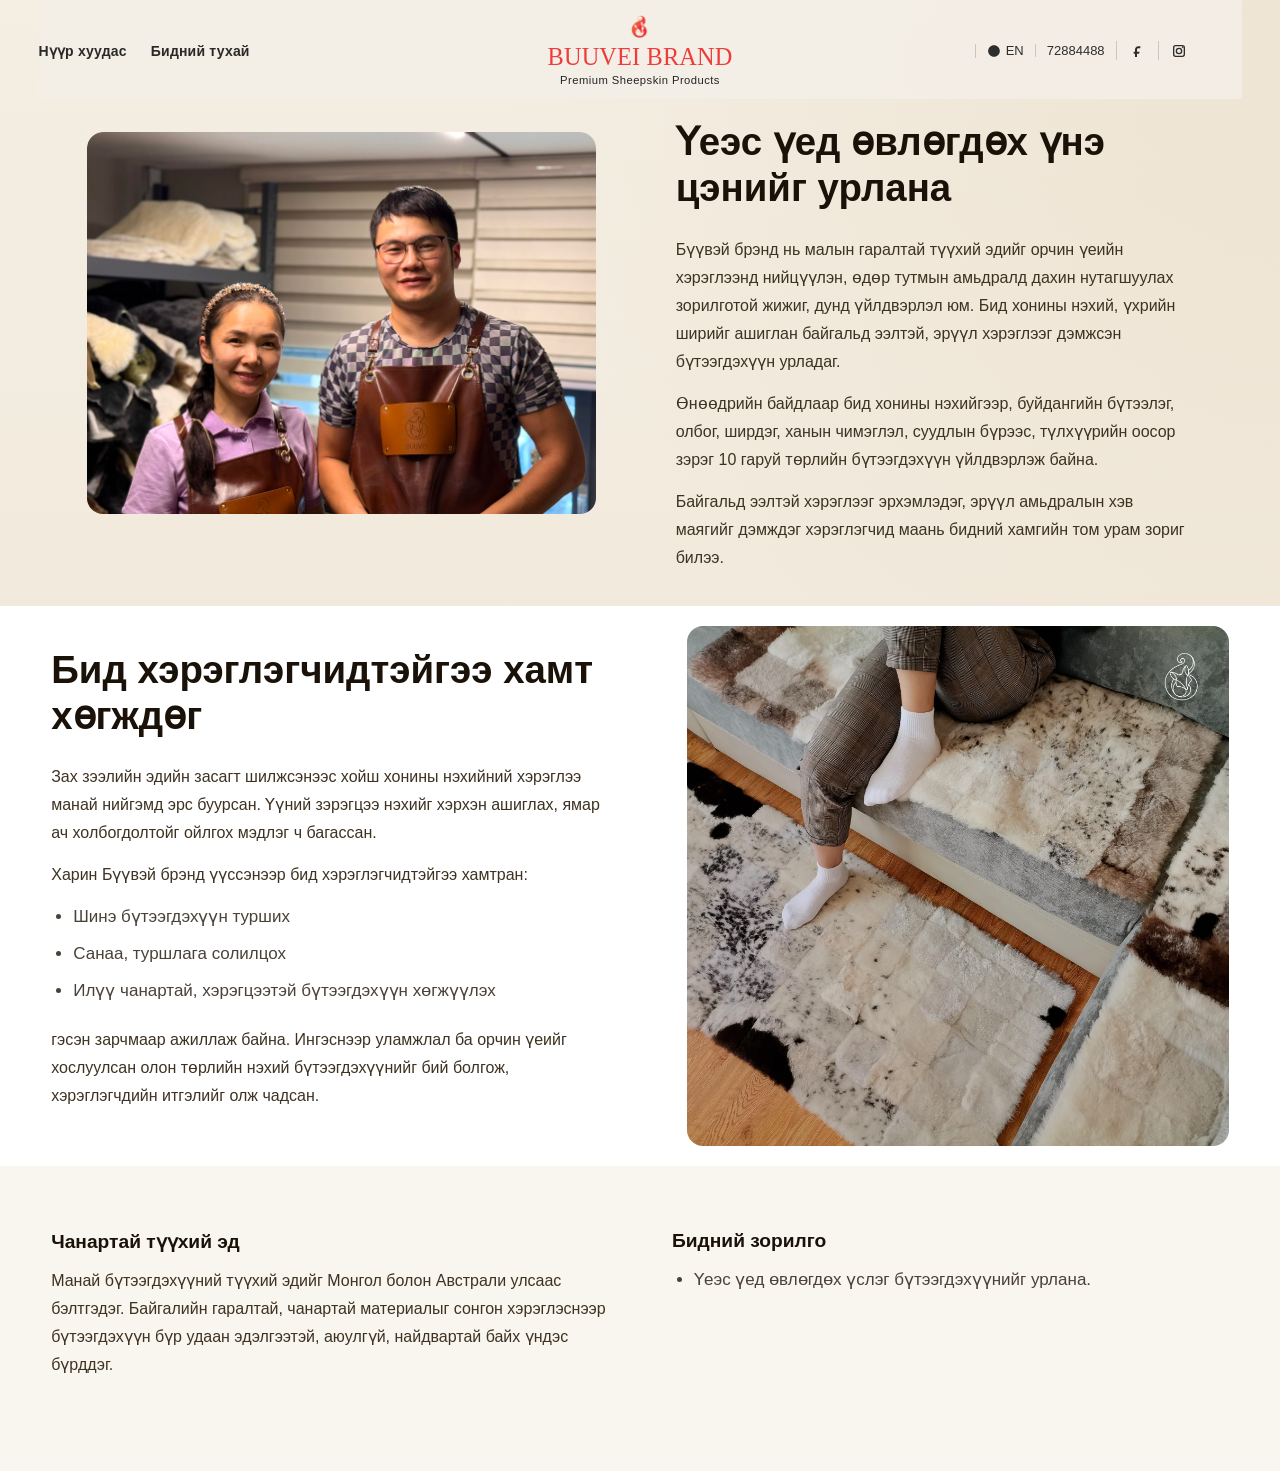
==== about.html @ 5ff75a0a "Initial commit" ====
<!DOCTYPE html>
<html lang="mn">
<head>
<meta charset="UTF-8">
<meta name="viewport" content="width=device-width, initial-scale=1.0">
<title>Бидний тухай</title>
<link rel="stylesheet" href="style.css?v=20260423-2">
</head>
<body class="care-page">

<header class="site-header">
  <div class="header-row">
    <nav class="left-actions" aria-label="Үндсэн холбоосууд">
      <a href="index.html" class="top-btn">Нүүр хуудас</a>
      <a href="about.html" class="top-btn">Бидний тухай</a>
    </nav>

    <a href="index.html" class="brand-logo" aria-label="Buuveibrand home">
      <img src="images/WEBB.png" alt="" class="brand-logo-icon" aria-hidden="true">
      <span class="brand-logo-main">BUUVEI BRAND</span>
      <span class="brand-logo-sub">Premium Sheepskin Products</span>
    </a>

    <div class="top-right-meta">
      <button class="meta-item header-search" type="button" aria-label="Search"></button>
      <button id="page-lang-toggle-static" class="meta-item lang-toggle header-lang" type="button" aria-label="Switch language">
        <svg viewBox="0 0 24 24" role="img" aria-hidden="true">
          <path d="M12 2c5.5 0 10 4.5 10 10s-4.5 10-10 10S2 17.5 2 12 6.5 2 12 2zm6.9 9h-3.2a15.5 15.5 0 0 0-1.6-5.8A8.1 8.1 0 0 1 18.9 11zM12 4.1c.8 1.2 1.7 3.5 2.1 6.9H9.9c.4-3.4 1.3-5.7 2.1-6.9zM4.1 13h3.2c.1 2.1.7 4 1.6 5.8A8.1 8.1 0 0 1 4.1 13zm3.2-2H4.1a8.1 8.1 0 0 1 4.8-5.8A15.5 15.5 0 0 0 7.3 11zm1.9 2h5.6c-.4 3.4-1.3 5.7-2.1 6.9-.8-1.2-1.7-3.5-2.1-6.9zm6.5 5.8c.9-1.8 1.5-3.7 1.6-5.8h3.2a8.1 8.1 0 0 1-4.8 5.8z"/>
        </svg>
        <span id="page-lang-label-static">EN</span>
      </button>
      <a href="tel:72884488" class="meta-item header-phone">72884488</a>
      <a href="index.html" class="meta-item header-back">Сайт руу буцах</a>
      <a href="https://www.facebook.com/buuveibrand" class="meta-item icon-link header-social" aria-label="Facebook" target="_blank" rel="noopener noreferrer">
        <svg viewBox="0 0 24 24" role="img" aria-hidden="true">
          <path d="M14 8h3V5h-3c-2.8 0-5 2.2-5 5v3H7v3h2v5h3v-5h3l1-3h-4v-3c0-1.1.9-2 2-2z"/>
        </svg>
      </a>
      <a href="https://www.instagram.com/buuveibrand?fbclid=IwY2xjawRDEyJleHRuA2FlbQIxMABicmlkETFDMlBEdUVPVFBGSHlKV3B1c3J0YwZhcHBfaWQQMjIyMDM5MTc4ODIwMDg5MgABHiWa4m3_OocdbS2L8OJN90fkk9ZmabiwFGHY0OEbmjw9oY64QZDggwwXn1Qn_aem_8IoDPZeHyFaaOiZ6Iwt2mQ" class="meta-item icon-link header-social" aria-label="Instagram" target="_blank" rel="noopener noreferrer">
        <svg viewBox="0 0 24 24" role="img" aria-hidden="true">
          <path d="M12 7a5 5 0 1 0 0 10 5 5 0 0 0 0-10zm0 8a3 3 0 1 1 0-6 3 3 0 0 1 0 6z"/>
          <circle cx="17.5" cy="6.5" r="1.2"></circle>
          <path d="M7 3h10a4 4 0 0 1 4 4v10a4 4 0 0 1-4 4H7a4 4 0 0 1-4-4V7a4 4 0 0 1 4-4zm0 2a2 2 0 0 0-2 2v10a2 2 0 0 0 2 2h10a2 2 0 0 0 2-2V7a2 2 0 0 0-2-2H7z"/>
        </svg>
      </a>
    </div>

    <button class="menu-toggle" type="button" aria-label="Цэс нээх" aria-controls="mobile-menu" aria-expanded="false">
      <span></span>
      <span></span>
      <span></span>
    </button>
  </div>

  <nav id="mobile-menu" class="mobile-menu" aria-label="Гар утасны цэс">
    <a href="about.html" id="mobile-about" class="mobile-link">Бидний тухай</a>
    <a href="care.html" id="mobile-care" class="mobile-link">Цэвэрлэгээний заавар</a>
    <a href="tel:72884488" id="mobile-contact" class="mobile-link">Холбоо барих</a>
  </nav>
</header>

<section class="about-section" aria-labelledby="about-page-title">
  <div class="about-split">

    <!-- Left: image -->
    <div class="about-split-img-wrap">
      <img src="images/collague.jpg" alt="Buuveibrand collague" class="about-collague-img">
    </div>

    <!-- Right: text -->
    <div class="about-split-text">
      <h2 id="about-page-title">Үеэс үед өвлөгдөх үслэг бүтээгдэхүүнийг урлана</h2>
      <p id="about-intro-1">
        Бүүвэй брэнд нь малын гаралтай түүхий эдийг орчин үеийн хэрэглээнд нийцүүлэн, өдөр тутмын амьдралд дахин нутагшуулах зорилготой жижиг, дунд үйлдвэрлэл юм. Бид хонины нэхий, үхрийн ширийг ашиглан байгальд ээлтэй, эрүүл хэрэглээг дэмжсэн бүтээгдэхүүн урладаг.
      </p>
      <p id="about-intro-2">Өнөөдрийн байдлаар бид хонины нэхийгээр, буйдангийн бүтээлэг, олбог, ширдэг, ханын чимэглэл, суудлын бүрээс, түлхүүрийн оосор зэрэг 10 гаруй төрлийн бүтээгдэхүүн үйлдвэрлэж байна.</p>
      <span id="about-intro-3" hidden></span>
      <ul id="about-products-list" hidden></ul>
      <p id="about-intro-4">
        Байгальд ээлтэй хэрэглээг эрхэмлэдэг, эрүүл амьдралын хэв маягийг дэмждэг хэрэглэгчид маань бидний хамгийн том урам зориг билээ.
      </p>

    </div>

  </div>
</section>

<!-- Grow section: full-width, text left / image right -->
<section class="about-grow-section">
  <div class="about-grow-split">
    <div class="about-grow-text">
      <h2 id="about-grow-title">Бид хэрэглэгчидтэйгээ хамт хөгждөг</h2>
      <p id="about-grow-text-1">
        Зах зээлийн эдийн засагт шилжсэнээс хойш хонины нэхийний хэрэглээ манай нийгэмд эрс буурсан.
        Үүний зэрэгцээ нэхийг хэрхэн ашиглах, ямар ач холбогдолтойг ойлгох мэдлэг ч багассан.
      </p>
      <p id="about-grow-text-2">Харин Бүүвэй брэнд үүссэнээр бид хэрэглэгчидтэйгээ хамтран:</p>
      <ul id="about-grow-list" class="about-list">
        <li>Шинэ бүтээгдэхүүн турших</li>
        <li>Санаа, туршлага солилцох</li>
        <li>Илүү чанартай, хэрэгцээтэй бүтээгдэхүүн хөгжүүлэх</li>
      </ul>
      <p id="about-grow-text-3">
        гэсэн зарчмаар ажиллаж байна. Ингэснээр уламжлал ба орчин үеийг хослуулсан олон төрлийн нэхий бүтээгдэхүүнийг бий болгож,
        хэрэглэгчдийн итгэлийг олж чадсан.
      </p>
    </div>
    <div class="about-grow-img-wrap">
      <img src="images/sofa1.jpg" alt="Buuveibrand sofa" class="about-grow-img">
    </div>
  </div>
</section>

<!-- Materials & Goal bottom section -->
<section class="about-bottom-section">
  <div class="about-bottom-inner">
    <div class="about-bottom-block">
      <h3 id="about-materials-title">Чанартай түүхий эд</h3>
      <p id="about-materials-text">
        Манай бүтээгдэхүүний түүхий эдийг Монгол болон Австрали улсаас бэлтгэдэг.
        Байгалийн гаралтай, чанартай материалыг сонгон хэрэглэснээр бүтээгдэхүүн бүр удаан эдэлгээтэй,
        аюулгүй, найдвартай байх үндэс бүрддэг.
      </p>
    </div>
    <div class="about-bottom-block">
      <h3 id="about-goal-title">Бидний зорилго</h3>
      <ul id="about-goal-list" class="about-list">
        <li>Үеэс үед өвлөгдөх үслэг бүтээгдэхүүнийг урлана.</li>
      </ul>
    </div>
  </div>
</section>

<script src="static-pages-i18n.js?v=20260423-5"></script>

</body>
</html>
---- style.css ----
body {
  margin: 0;
  font-family: "Segoe UI", sans-serif;
  background: #f3eee6;
  color: #2b2b2b;
  overflow-x: hidden;
}

html {
  scroll-behavior: smooth;
}

@keyframes fadeInUp {
  from {
    opacity: 0;
    transform: translateY(20px);
  }
  to {
    opacity: 1;
    transform: translateY(0);
  }
}

.card.fade-in {
  animation: fadeInUp 0.6s ease forwards;
}

.site-header {
  width: min(94%, 1740px);
  margin: 0 auto;
  padding: 14px 0 12px;
  position: sticky;
  top: 0;
  z-index: 40;
  background: rgba(243, 238, 230, 0.96);
  backdrop-filter: blur(6px);
}

.header-row {
  display: grid;
  grid-template-columns: 1fr auto 1fr;
  align-items: center;
  column-gap: 16px;
}

.left-actions {
  display: flex;
  align-items: center;
  justify-content: flex-start;
  gap: 24px;
}

.top-btn {
  display: inline-block;
  padding: 0;
  border: 0;
  text-decoration: none;
  font-size: 14px;
  font-weight: 600;
  letter-spacing: 0.2px;
  color: #2a2927;
  background: transparent;
}

.top-btn:hover {
  opacity: 0.7;
}

.top-right-meta {
  display: flex;
  justify-content: flex-end;
  align-items: center;
  gap: 0;
}

.header-search {
  display: inline-flex;
  width: 42px;
  height: 42px;
  padding: 0;
  border: 0;
  border-radius: 0;
  background-color: transparent;
  background-image: url("https://img.icons8.com/ios-filled/64/search--v1.png");
  background-repeat: no-repeat;
  background-position: center;
  background-size: 21px 21px;
  color: transparent;
  font-size: 0;
  line-height: 0;
  overflow: hidden;
  cursor: pointer;
  order: 99;
  align-items: center;
  justify-content: center;
  align-self: center;
}

.header-back,
.header-lang {
  display: none;
}

.header-phone,
.header-social {
  display: inline-flex;
}

.header-phone {
  order: 1;
}

.header-social {
  order: 2;
}

.meta-item {
  color: #2d2d2d;
  text-decoration: none;
  font-size: 13px;
  font-weight: 500;
  line-height: 1;
  padding: 0 11px;
}

.meta-item + .meta-item {
  border-left: 1px solid #c7c7c7;
}

.icon-link {
  display: inline-flex;
  align-items: center;
  justify-content: center;
  width: 19px;
  height: 19px;
}

.icon-link svg {
  width: 16px;
  height: 16px;
  fill: #2d2d2d;
}

.lang-toggle {
  border: 0;
  background: transparent;
  cursor: pointer;
  display: inline-flex;
  align-items: center;
  gap: 5px;
}

.lang-toggle svg {
  width: 14px;
  height: 14px;
  fill: #2d2d2d;
}

#lang-toggle-label {
  font-size: 12px;
  font-weight: 700;
  letter-spacing: 0.3px;
}

.menu-toggle {
  display: none;
  width: 38px;
  height: 34px;
  border: 0;
  background: transparent;
  padding: 0;
  cursor: pointer;
  align-self: center;
}

.menu-toggle span {
  display: block;
  width: 22px;
  height: 1.5px;
  margin: 5px auto;
  background: #2a2927;
  transition: transform 0.25s ease, opacity 0.25s ease;
}

.mobile-menu {
  display: none;
}

.brand-logo {
  display: inline-flex;
  flex-direction: column;
  align-items: center;
  justify-self: center;
  width: max-content;
  margin: 0 auto;
  text-align: center;
  letter-spacing: 0.15px;
  color: #242424;
  text-decoration: none;
  line-height: 1.05;
}

.brand-logo-icon {
  width: clamp(24px, 1.9vw, 34px);
  height: clamp(24px, 1.9vw, 34px);
  object-fit: contain;
  margin-bottom: 6px;
}

.brand-logo-main {
  font-family: "Mogul Cricket", "Georgia", "Times New Roman", serif;
  font-size: clamp(15px, 1.9vw, 26px);
  color: #ef3b3a;
  text-transform: uppercase;
}

.brand-logo-sub {
  display: block;
  width: 100%;
  margin-top: 4px;
  font-size: clamp(10px, 0.88vw, 14px);
  line-height: 1.2;
  letter-spacing: 0.45px;
  white-space: nowrap;
  overflow: hidden;
  text-overflow: clip;
}

.hero {
  width: min(94%, 1740px);
  height: 70vh;
  min-height: 500px;
  margin: 0 auto 24px;
  border-radius: 10px;
  overflow: hidden;
  position: relative;
}

.care-page {
  background:
    radial-gradient(circle at top right, rgba(216, 189, 147, 0.2) 0, rgba(216, 189, 147, 0) 40%),
    linear-gradient(180deg, #f4eee3 0%, #ede3d3 100%);
}

.care-main {
  width: min(94%, 1320px);
  margin: 18px auto 34px;
}

.care-guide {
  padding: 28px;
  border: 1px solid #d7c8b2;
  border-radius: 20px;
  background: rgba(255, 251, 245, 0.9);
  box-shadow: 0 18px 34px rgba(60, 44, 22, 0.1);
}

.care-guide-head {
  margin-bottom: 22px;
}

.care-kicker {
  margin: 0 0 8px;
  font-size: 12px;
  letter-spacing: 1.8px;
  text-transform: uppercase;
  color: #8a7251;
  font-weight: 700;
}

.care-guide-head h2 {
  margin: 0;
  font-size: clamp(30px, 4vw, 44px);
  color: #2d251d;
  line-height: 1.08;
}

.care-guide-head p {
  margin: 12px 0 0;
  max-width: 760px;
  color: #5a4f40;
  line-height: 1.7;
  font-size: 16px;
}

.care-block {
  margin-bottom: 18px;
  padding: 18px;
  border: 1px solid #e2d4bf;
  border-radius: 14px;
  background: #fffdf9;
}

.care-block:last-child {
  margin-bottom: 0;
}

.care-block h3 {
  margin: 0 0 12px;
  font-size: 24px;
  line-height: 1.2;
  color: #32281d;
}

.care-block p {
  margin: 0;
  font-size: 15px;
  line-height: 1.75;
  color: #4f4436;
}

.care-block-media {
  display: grid;
  grid-template-columns: minmax(280px, 460px) minmax(0, 1fr);
  gap: 20px;
  align-items: start;
}

.care-block-media.media-right .care-media-frame {
  order: 2;
}

.care-block-media.media-right .care-block-content {
  order: 1;
}

.care-block-media.media-right {
  grid-template-columns: minmax(0, 1fr) minmax(280px, 460px);
}

.care-media-frame {
  width: 100%;
  aspect-ratio: 4 / 3;
  border-radius: 14px;
  border: 1px solid #dbc9b1;
  overflow: hidden;
  background: #f4e9d7;
  box-shadow: inset 0 0 0 1px rgba(255, 255, 255, 0.5), 0 8px 18px rgba(62, 46, 25, 0.11);
}

.care-media-frame img {
  width: 100%;
  height: 100%;
  object-fit: cover;
  display: block;
}

.care-block-content {
  min-width: 0;
}

.care-contact-list,
.care-bullets,
.care-caution-list,
.care-steps {
  margin: 14px 0 0;
  padding-left: 20px;
  color: #4f4436;
  line-height: 1.7;
}

.care-contact-list li,
.care-bullets li,
.care-steps li {
  margin-bottom: 8px;
}

.care-caution-list {
  list-style: none;
  padding-left: 0;
}

.care-caution-list li {
  padding: 6px 0 6px 30px;
  position: relative;
  color: #8a2f24;
  font-weight: 600;
}

.care-caution-list li::before {
  content: 'X';
  position: absolute;
  left: 0;
  top: 6px;
  width: 20px;
  height: 20px;
  border-radius: 50%;
  background: #de5040;
  color: #fff;
  font-size: 12px;
  line-height: 20px;
  text-align: center;
}

.care-block.caution {
  border-color: #eec8c2;
  background: #fff6f4;
}

.news-article-main {
  width: min(94%, 980px);
  margin: 18px auto 34px;
}

.news-article-card {
  background: #fffdf8;
  border: 1px solid #decdb4;
  border-radius: 18px;
  padding: 28px;
  box-shadow: 0 14px 30px rgba(64, 46, 23, 0.1);
}

.news-article-kicker {
  margin: 0 0 8px;
  font-size: 12px;
  letter-spacing: 1.6px;
  text-transform: uppercase;
  color: #8b7251;
  font-weight: 700;
}

.news-article-card h1 {
  margin: 0;
  font-size: clamp(24px, 3.2vw, 36px);
  line-height: 1.1;
  color: #2f2519;
}

.news-article-intro {
  margin: 14px 0 18px;
  font-size: 17px;
  line-height: 1.75;
  color: #4f4232;
}

.news-article-hero-media {
  margin: 16px 0 12px;
  border-radius: 14px;
  overflow: hidden;
  border: 1px solid #d9c7ad;
  background: #f4ead8;
  box-shadow: 0 10px 20px rgba(58, 40, 18, 0.12);
}

.news-article-hero-media img {
  width: 100%;
  aspect-ratio: 16 / 10;
  object-fit: cover;
  display: block;
}

.news-article-split .news-article-top {
  display: grid;
  grid-template-columns: minmax(300px, 460px) minmax(0, 1fr);
  gap: 22px;
  align-items: start;
  margin-bottom: 6px;
}

.news-article-split .news-article-top-content {
  min-width: 0;
}

.news-article-split .news-article-hero-media {
  margin: 0;
}

.news-article-video-embed {
  max-width: 360px;
  margin: 0 auto;
}
.news-article-video-embed iframe {
  width: 100%;
  aspect-ratio: 267 / 476;
  height: auto;
  border: 0;
  display: block;
}
.news-article-split .news-article-kicker {
  margin-top: 4px;
}

.news-article-split .news-article-card h1,
.news-article-split h1 {
  margin-top: 2px;
}

.news-article-section {
  margin-top: 20px;
  padding-top: 12px;
  border-top: 1px dashed #decfb8;
}

.news-article-section h2 {
  margin: 0 0 12px;
  font-size: 26px;
  color: #32271c;
}

.news-article-section p {
  margin: 0;
  font-size: 16px;
  line-height: 1.75;
  color: #4f4232;
}

.news-article-section ul {
  margin: 12px 0 0;
  padding-left: 22px;
}

.news-article-section li {
  margin-bottom: 10px;
  line-height: 1.75;
  color: #4f4232;
  font-size: 16px;
}

.news-article-section li ul {
  margin-top: 8px;
}

.hero::after {
  content: '';
  position: absolute;
  inset: 0;
  z-index: 1;
  pointer-events: none;
  background:
    linear-gradient(180deg, rgba(20, 16, 12, 0.12) 0%, rgba(20, 16, 12, 0.05) 42%, rgba(20, 16, 12, 0.2) 100%),
    radial-gradient(120% 82% at 50% 50%, rgba(0, 0, 0, 0) 52%, rgba(0, 0, 0, 0.14) 100%);
}

.hero-strip {
  position: absolute;
  inset: 0;
  display: grid;
  grid-template-columns: repeat(5, 1fr);
  z-index: 0;
}

.panel {
  background-position: center;
  background-size: cover;
  background-repeat: no-repeat;
  filter: saturate(0.95) contrast(1.04) brightness(0.92);
}

.panel-1 {
  background-image: url('images/panel_1.jpg');
}

.panel-2 {
  background-image: url('images/panel_3.jpg');
}

.panel-3 {
  background-image: url('images/panel_7.jpg');
}

.panel-4 {
  background-image: url('images/panel_4.jpg');
}

.panel-5 {
  background-image: url('images/panel_5.jpg');
}


.hero-content {
  position: absolute;
  inset: 0;
  display: flex;
  align-items: flex-end;
  justify-content: flex-start;
  padding: 0 20px 18px;
  z-index: 2;
}

.about-collague-img {
  width: 100%;
  height: 100%;
  object-fit: cover;
  display: block;
  border-radius: 16px;
}

.about-split-img-wrap {
  flex: 0 0 46%;
  max-width: 46%;
  border-radius: 16px;
  overflow: hidden;
  min-height: 440px;
}

.about-split {
  display: flex;
  gap: 80px;
  align-items: center;
  width: min(92%, 1200px);
  margin: 0 auto;
}

.about-split-text {
  flex: 1 1 0;
  min-width: 0;
  display: flex;
  flex-direction: column;
  justify-content: center;
}

.about-split-text h2 {
  font-size: clamp(1.8rem, 3vw, 2.8rem);
  font-weight: 700;
  line-height: 1.2;
  margin: 0 0 24px;
  color: #1a1208;
}

.about-split-text h3 {
  font-size: 1.15rem;
  font-weight: 600;
  margin: 0 0 10px;
  color: #3e2e19;
}

.about-split-text p {
  font-size: 1rem;
  line-height: 1.75;
  color: #3e3222;
  margin: 0 0 14px;
}

.about-bottom-section {
  background: #f9f5ef;
  padding: 64px 0 80px;
}

.about-bottom-inner {
  display: flex;
  gap: 64px;
  width: min(92%, 1200px);
  margin: 0 auto;
}

.about-bottom-block {
  flex: 1 1 0;
}

.about-bottom-block h3 {
  font-size: 1.2rem;
  font-weight: 700;
  color: #1a1208;
  margin: 0 0 14px;
}

.about-bottom-block p {
  font-size: 1rem;
  line-height: 1.75;
  color: #3e3222;
  margin: 0 0 12px;
}

@media (max-width: 768px) {
  .about-bottom-inner {
    flex-direction: column;
    gap: 36px;
  }
}

.about-grow-section {
  width: 100%;
  padding: 20px 0;
  background: #fff;
}

.about-grow-split {
  display: flex;
  gap: 80px;
  align-items: center;
  width: min(92%, 1200px);
  margin: 0 auto;
}

.about-grow-text {
  flex: 1 1 0;
  min-width: 0;
  display: flex;
  flex-direction: column;
  justify-content: center;
}

.about-grow-kicker {
  display: block;
  font-size: 0.75rem;
  font-weight: 600;
  letter-spacing: 0.12em;
  color: #8a7560;
  text-transform: uppercase;
  margin-bottom: 18px;
}

.about-grow-text h2 {
  font-size: clamp(1.8rem, 3vw, 2.8rem);
  font-weight: 700;
  line-height: 1.2;
  color: #1a1208;
  margin: 0 0 24px;
}

.about-grow-text p {
  font-size: 1rem;
  line-height: 1.75;
  color: #3e3222;
  margin: 0 0 14px;
}

.about-grow-img-wrap {
  flex: 0 0 46%;
  max-width: 46%;
  border-radius: 16px;
  overflow: hidden;
  min-height: 440px;
}

.about-grow-img {
  width: 100%;
  height: 100%;
  object-fit: cover;
  display: block;
}

.about-divider {
  border: none;
  border-top: 1px solid #e0ccb0;
  margin: 24px 0;
}

@media (max-width: 768px) {
  .about-split {
    flex-direction: column;
    gap: 28px;
  }
  .about-split-img-wrap {
    flex: none;
    max-width: 100%;
    width: 100%;
    min-height: 260px;
  }
  .about-split-text {
    min-height: auto;
  }
  .about-grow-split {
    flex-direction: column;
    gap: 32px;
  }
  .about-grow-img-wrap {
    flex: none;
    max-width: 100%;
    width: 100%;
    min-height: 260px;
  }
}

.about-section {
  width: min(94%, 1740px);
  margin: 0 auto;
  padding: 20px 0;
  scroll-margin-top: 92px;
}
.about-list {
  margin: 0 0 12px;
  padding-left: 22px;
}

.about-list li {
  margin-bottom: 8px;
  font-size: 17px;
  line-height: 1.7;
  color: #4a4238;
}

.products {
  width: min(94%, 1740px);
  margin: 0 auto 34px;
  padding: 18px 0 8px;
  text-align: center;
}

.products h2 {
  margin: 0 0 22px;
  font-size: 24px;
  font-weight: 600;
  letter-spacing: 0.3px;
}

.grid {
  display: grid;
  grid-template-columns: repeat(3, minmax(0, 1fr));
  gap: 16px;
}

.card {
  background: #f6f4ef;
  border: 1px solid #dfdbd2;
  border-radius: 10px;
  overflow: hidden;
  text-align: left;
  transition: transform 0.3s ease, box-shadow 0.3s ease;
  position: relative;
  background-image: 
    url('data:image/svg+xml;charset=utf8,<svg xmlns="http://www.w3.org/2000/svg" viewBox="0 0 200 200" opacity="0.05"><circle cx="50" cy="50" r="15" fill="%23000"/><circle cx="150" cy="80" r="12" fill="%23000"/><circle cx="100" cy="150" r="10" fill="%23000"/><path d="M 30 30 L 60 40 L 50 70 Z" fill="none" stroke="%23000" stroke-width="1.5"/><path d="M 140 120 L 170 130 L 160 160 Z" fill="none" stroke="%23000" stroke-width="1.5"/></svg>');
  background-color: #f6f4ef;
  background-size: 180px 180px;
  background-attachment: fixed;
}

.card::before {
  content: '';
  position: absolute;
  inset: 0;
  background: inherit;
  opacity: 0.02;
  pointer-events: none;
  transition: opacity 0.3s ease;
}

.card:hover::before {
  opacity: 0.08;
}

.card-media {
  position: relative;
  overflow: hidden;
}

.product-card-link {
  display: block;
  text-decoration: none;
  color: inherit;
}

.card img {
  width: 100%;
  aspect-ratio: 4 / 3;
  object-fit: cover;
  display: block;
  transition: transform 0.3s ease;
}

.card h3 {
  margin: 0;
  position: absolute;
  top: 0;
  left: 0;
  right: 0;
  padding: 14px 14px 18px;
  font-size: 15px;
  font-weight: 600;
  color: #ffffff;
  background: linear-gradient(180deg, rgba(18, 14, 10, 0.62) 0%, rgba(18, 14, 10, 0) 100%);
  z-index: 1;
}

.card:hover {
  transform: translateY(-4px);
  box-shadow: 0 8px 20px rgba(30, 24, 18, 0.12);
}

.card:hover img {
  transform: scale(1.05);
}

.badge {
  display: inline-block;
  margin: 12px 14px 6px;
  font-size: 11px;
  letter-spacing: 0.6px;
  text-transform: uppercase;
  color: #7b715f;
}

.news {
  width: min(94%, 1740px);
  margin: 0 auto 34px;
  padding: 18px 0 8px;
  text-align: center;
}

.news h2 {
  margin: 0 0 22px;
  font-size: 24px;
  font-weight: 600;
  letter-spacing: 0.3px;
}

.news-grid {
  display: grid;
  grid-template-columns: repeat(3, minmax(0, 1fr));
  gap: 16px;
}

.news-card {
  background: #f6f4ef;
  border: 1px solid #dfdbd2;
  border-radius: 10px;
  overflow: hidden;
  text-align: left;
  transition: transform 0.3s ease, box-shadow 0.3s ease;
}

.news-card:hover {
  transform: translateY(-4px);
  box-shadow: 0 8px 20px rgba(30, 24, 18, 0.12);
}

.news-card img {
  width: 100%;
  aspect-ratio: 16 / 10;
  object-fit: cover;
  display: block;
}

.news-embed {
  display: flex;
  justify-content: center;
  align-items: center;
  padding: 12px 14px 0;
}

.news-embed iframe {
  width: 267px;
  max-width: 100%;
  height: 476px;
  border: 0;
  display: block;
}

.news-card h3 {
  margin: 0;
  padding: 12px 14px 6px;
  font-size: 16px;
  font-weight: 600;
  color: #2f2922;
}

.news-card .date {
  margin: 0;
  padding: 0 14px 8px;
  font-size: 12px;
  color: #999;
}

.news-card p {
  margin: 0;
  padding: 0 14px 12px;
  font-size: 14px;
  line-height: 1.5;
  color: #5a5550;
}

.news-card a {
  display: inline-block;
  margin: 0 14px 12px;
  text-decoration: none;
  color: #8b7355;
  font-weight: 600;
  font-size: 13px;
}

.site-footer {
  width: min(94%, 1740px);
  margin: 0 auto 30px;
  padding: 30px 0 4px;
  border-top: 1px solid #d3d0c8;
}

.footer-grid {
  display: grid;
  grid-template-columns: 1fr 1fr minmax(420px, 1.15fr);
  gap: 30px;
  align-items: start;
}

.footer-block {
  background: transparent;
  border: 0;
  border-radius: 0;
  padding: 4px 0;
}

.footer-block h3 {
  margin: 0 0 10px;
  font-size: 18px;
  color: #2f2922;
}

.footer-block p {
  margin: 0 0 10px;
  line-height: 1.6;
  font-size: 14px;
  color: #4a443d;
}

.footer-block a {
  color: #2f2922;
  text-decoration: none;
  font-weight: 600;
}

.footer-socials {
  display: flex;
  align-items: center;
  gap: 10px;
  margin-top: 8px;
}

.footer-social-link {
  width: 34px;
  height: 34px;
  border: 1px solid #c9c1b5;
  border-radius: 50%;
  display: inline-flex;
  align-items: center;
  justify-content: center;
  color: #2f2922;
  background: #f5f2eb;
  transition: transform 0.2s ease, border-color 0.2s ease, background-color 0.2s ease;
}

.footer-social-link svg {
  width: 16px;
  height: 16px;
  fill: currentColor;
}

.footer-social-link:hover {
  transform: translateY(-1px);
  border-color: #a79072;
  background: #ede5d8;
}

.map-block iframe {
  width: 100%;
  height: 275px;
  min-height: 275px;
  border: 0;
  border-radius: 0;
}

@media (max-width: 900px) {
  .site-header {
    width: calc(100% - 24px);
    padding: 10px 0 6px;
  }

  .header-row {
    grid-template-columns: 100px minmax(0, 1fr) 100px;
    row-gap: 0;
    align-items: center;
    column-gap: 10px;
  }

  .left-actions {
    display: none;
  }

  .top-right-meta {
    display: flex;
    justify-self: end;
    align-items: center;
    gap: 4px;
  }

  .top-right-meta .meta-item,
  .top-right-meta .icon-link {
    display: none;
  }

  .top-right-meta .header-lang {
    display: inline-flex;
    order: 1;
    align-items: center;
    justify-content: center;
    min-width: 52px;
    height: 34px;
    padding: 0 8px;
    border: 1px solid #d3cec4;
    border-radius: 999px;
    background: #f7f5f0;
  }

  .top-right-meta .header-lang svg {
    width: 12px;
    height: 12px;
  }

  .top-right-meta .header-lang span {
    font-size: 11px;
    font-weight: 700;
    letter-spacing: 0.25px;
  }

  .top-right-meta .header-search {
    display: inline-flex;
    order: 2;
    width: 36px;
    height: 36px;
    background-size: 19px 19px;
    border-radius: 999px;
  }

  .menu-toggle {
    display: block;
    grid-column: 1;
    grid-row: 1;
    justify-self: start;
    width: 44px;
    height: 44px;
  }

  .brand-logo {
    grid-column: 2;
    grid-row: 1;
    justify-self: center;
    align-self: center;
  }

  .top-right-meta {
    grid-column: 3;
    grid-row: 1;
    justify-self: end;
    align-self: center;
    width: 100px;
  }

  .brand-logo-main {
    font-size: clamp(14px, 5vw, 22px);
  }

  .brand-logo-icon {
    width: 26px;
    height: 26px;
    margin-bottom: 4px;
  }

  .brand-logo-sub {
    font-size: 10px;
    letter-spacing: 0.35px;
  }

  .menu-toggle {
    justify-self: start;
  }

  .mobile-menu {
    display: none;
    margin-top: 8px;
    padding: 8px 12px 10px;
    border: 1px solid #d9d9d9;
    border-radius: 10px;
    background: #f7f5f0;
    box-shadow: 0 10px 24px rgba(30, 24, 18, 0.08);
  }

  .site-header.menu-open .mobile-menu {
    display: block;
  }

  .site-header.menu-open .menu-toggle span:nth-child(1) {
    transform: translateY(6.5px) rotate(45deg);
  }

  .mobile-socials {
    display: none;
  }

  .site-header.menu-open .menu-toggle span:nth-child(2) {
    opacity: 0;
  }

  .site-header.menu-open .menu-toggle span:nth-child(3) {
    transform: translateY(-6.5px) rotate(-45deg);
  }

  .mobile-link {
    display: block;
    padding: 12px 2px;
    text-decoration: none;
    color: #2a2927;
    font-size: 15px;
    font-weight: 600;
    border-bottom: 1px solid #e6e1d7;
  }

  .mobile-socials {
    display: flex;
    gap: 18px;
    padding-top: 10px;
  }

  .mobile-socials .mobile-link {
    border-bottom: 0;
    padding: 4px 2px;
  }

  .hero {
    width: calc(100% - 24px);
    height: 58vh;
    min-height: 340px;
    margin: 0 auto 14px;
  }

  .care-guide {
    padding: 18px;
  }

  .care-guide-head h2 {
    font-size: 32px;
  }

  .care-block {
    padding: 14px;
  }

  .care-block h3 {
    font-size: 22px;
  }

  .care-block-media {
    grid-template-columns: 1fr;
    gap: 14px;
  }

  .care-block-media.media-right .care-media-frame,
  .care-block-media.media-right .care-block-content {
    order: initial;
  }

  .news-article-main {
    width: calc(100% - 24px);
  }

  .news-article-card {
    padding: 20px;
  }

  .news-article-section h2 {
    font-size: 23px;
  }

  .news-article-split .news-article-top {
    grid-template-columns: 1fr;
    gap: 14px;
  }

  .hero-strip {
    grid-template-columns: repeat(3, 1fr);
    grid-template-rows: repeat(2, 1fr);
  }

  .hero-content {
    padding: 0 12px 12px;
  }

  .products {
    width: calc(100% - 24px);
    padding-top: 10px;
  }

  .about-section {
    width: calc(100% - 24px);
  }

  .about-card {
    padding: 16px;
  }

  .about-card h2 {
    font-size: 32px;
  }

  .about-card h3 {
    font-size: 24px;
  }

  .about-card p,
  .about-list li {
    font-size: 16px;
  }

  .products h2 {
    font-size: 22px;
    margin-bottom: 16px;
  }

  .site-footer {
    width: calc(100% - 24px);
    margin-bottom: 18px;
    padding-top: 18px;
  }

  .footer-grid {
    grid-template-columns: 1fr;
    gap: 16px;
  }

  .map-block iframe {
    height: 220px;
    min-height: 220px;
  }

  .grid {
    grid-template-columns: repeat(2, minmax(0, 1fr));
    gap: 12px;
  }

  .card h3 {
    font-size: 14px;
    padding: 12px 12px 16px;
  }
}

@media (max-width: 520px) {
  .header-row {
    grid-template-columns: 92px minmax(0, 1fr) 92px;
  }

  .top-right-meta {
    width: 92px;
  }

  .site-header {
    width: calc(100% - 16px);
  }

  .hero {
    width: calc(100% - 16px);
    height: 52vh;
    min-height: 300px;
    border-radius: 8px;
  }

  .products,
  .about-section,
  .care-main,
  .site-footer {
    width: calc(100% - 16px);
  }

  .about-card h2 {
    font-size: 28px;
  }

  .about-card h3 {
    font-size: 22px;
  }

  .about-card p,
  .about-list li {
    font-size: 15px;
  }

  .care-guide {
    padding: 14px;
    border-radius: 14px;
  }

  .news-article-main {
    width: calc(100% - 16px);
  }

  .news-article-card {
    padding: 16px;
    border-radius: 14px;
  }

  .news-grid {
    grid-template-columns: minmax(0, 1fr);
  }

  .news-article-card h1 {
    font-size: 26px;
  }

  .news-article-intro,
  .news-article-section p,
  .news-article-section li {
    font-size: 15px;
  }

  .news-article-hero-media img {
    aspect-ratio: 4 / 3;
  }

  .news-article-split .news-article-top {
    gap: 10px;
  }

  .news-article-section h2 {
    font-size: 22px;
  }

  .care-guide-head h2 {
    font-size: 28px;
  }

  .care-guide-head p {
    font-size: 15px;
  }

  .care-media-frame {
    aspect-ratio: 16 / 11;
  }

  .footer-block {
    padding: 14px;
  }

  .map-block iframe {
    height: 190px;
    min-height: 190px;
  }

  .grid {
    grid-template-columns: 1fr;
  }
}
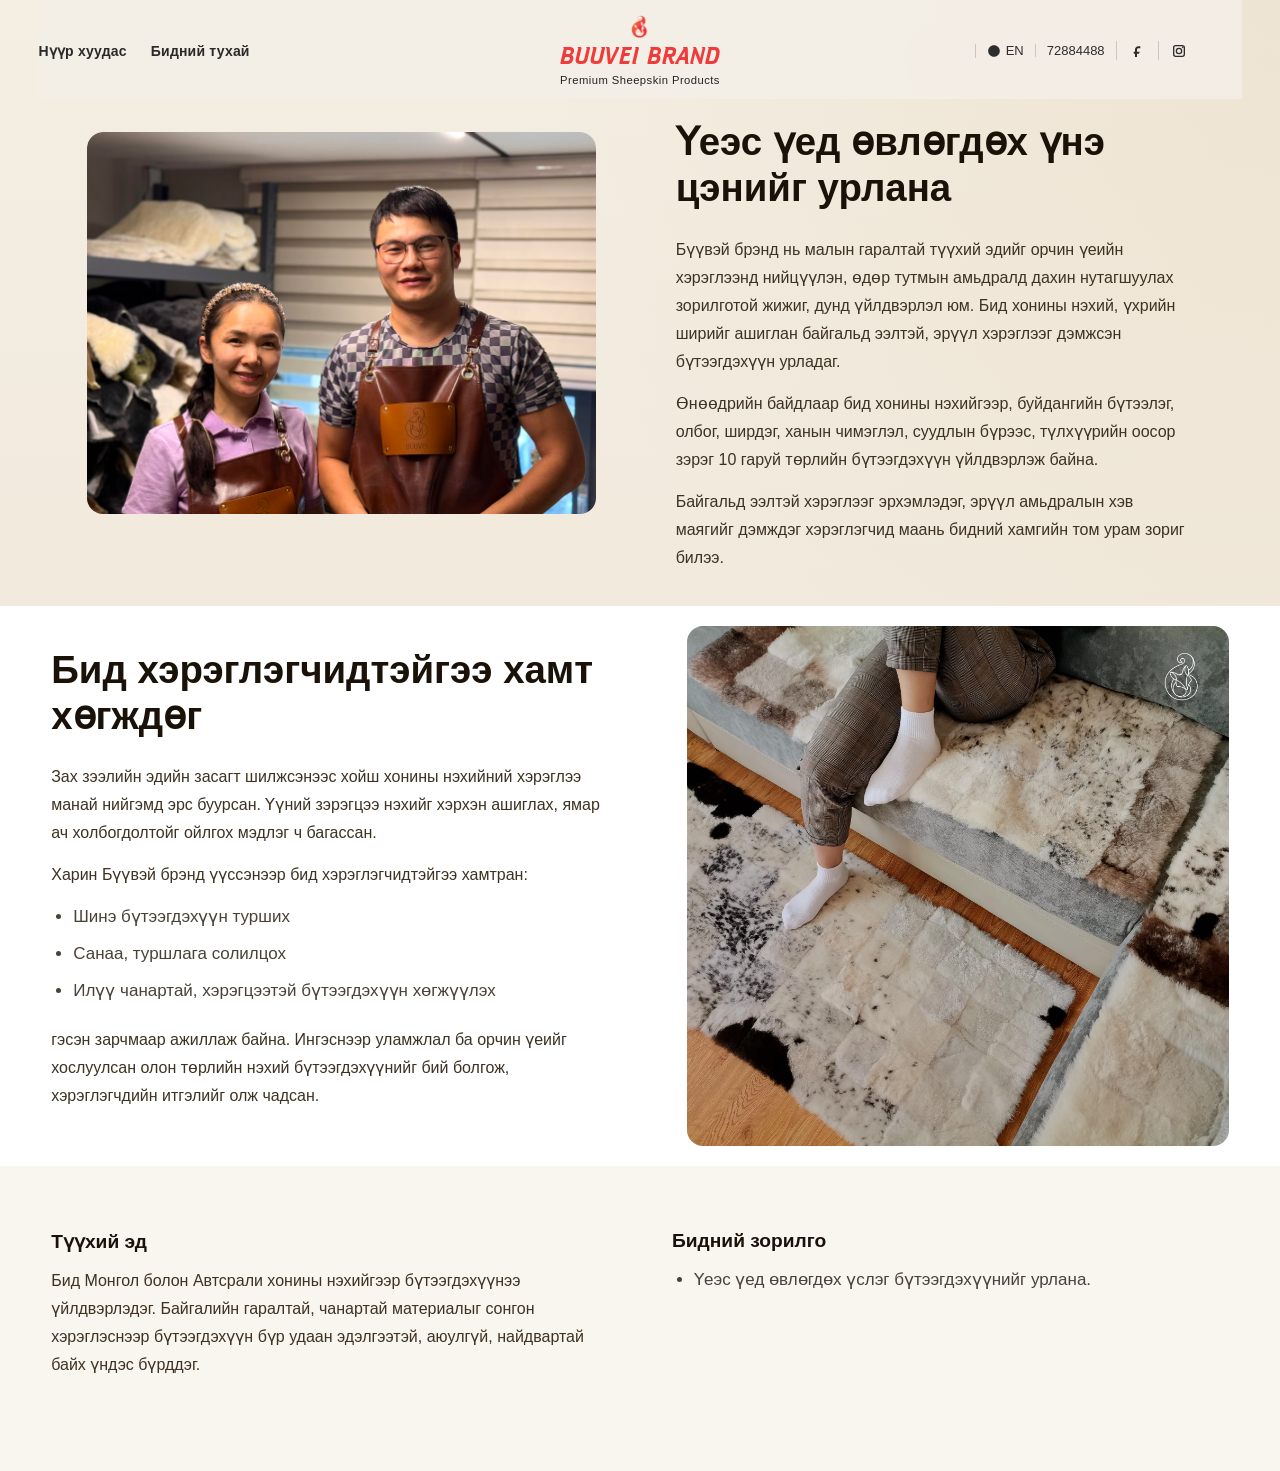
==== commit 940a9b5b: "Update materials section title and text" ====
--- a/about.html
+++ b/about.html
@@ -115,9 +115,9 @@
 <section class="about-bottom-section">
   <div class="about-bottom-inner">
     <div class="about-bottom-block">
-      <h3 id="about-materials-title">Чанартай түүхий эд</h3>
+      <h3 id="about-materials-title">Түүхий эд</h3>
       <p id="about-materials-text">
-        Манай бүтээгдэхүүний түүхий эдийг Монгол болон Австрали улсаас бэлтгэдэг.
+        Бид Монгол болон Автсрали хонины нэхийгээр бүтээгдэхүүнээ үйлдвэрлэдэг.
         Байгалийн гаралтай, чанартай материалыг сонгон хэрэглэснээр бүтээгдэхүүн бүр удаан эдэлгээтэй,
         аюулгүй, найдвартай байх үндэс бүрддэг.
       </p>
--- a/style.css
+++ b/style.css
@@ -1,3 +1,10 @@
+@font-face {
+  font-family: "Mogul Cricket";
+  src: url('images/Mogul Cricket.ttf') format('truetype');
+  font-weight: normal;
+  font-style: normal;
+}
+
 body {
   margin: 0;
   font-family: "Segoe UI", sans-serif;
@@ -535,7 +542,7 @@
   position: absolute;
   inset: 0;
   display: grid;
-  grid-template-columns: repeat(5, 1fr);
+  grid-template-columns: repeat(6, 1fr);
   z-index: 0;
 }
 
@@ -563,6 +570,10 @@
 }
 
 .panel-5 {
+  background-image: url('images/panel_2.jpg');
+}
+
+.panel-6 {
   background-image: url('images/panel_5.jpg');
 }
 
@@ -1008,6 +1019,30 @@
   font-weight: 600;
 }
 
+#phone-link {
+  display: inline-flex;
+  align-items: center;
+  gap: 8px;
+  background: #ef3b3a;
+  color: #fff;
+  font-weight: 700;
+  font-size: 16px;
+  padding: 10px 22px;
+  border-radius: 50px;
+  text-decoration: none;
+  margin: 6px 0;
+  transition: background 0.2s;
+}
+
+#phone-link::before {
+  content: "📞";
+  font-size: 15px;
+}
+
+#phone-link:hover {
+  background: #c92e2e;
+}
+
 .footer-socials {
   display: flex;
   align-items: center;
@@ -1256,7 +1291,7 @@
 
   .hero-strip {
     grid-template-columns: repeat(3, 1fr);
-    grid-template-rows: repeat(2, 1fr);
+    grid-template-rows: 1fr;
   }
 
   .hero-content {
